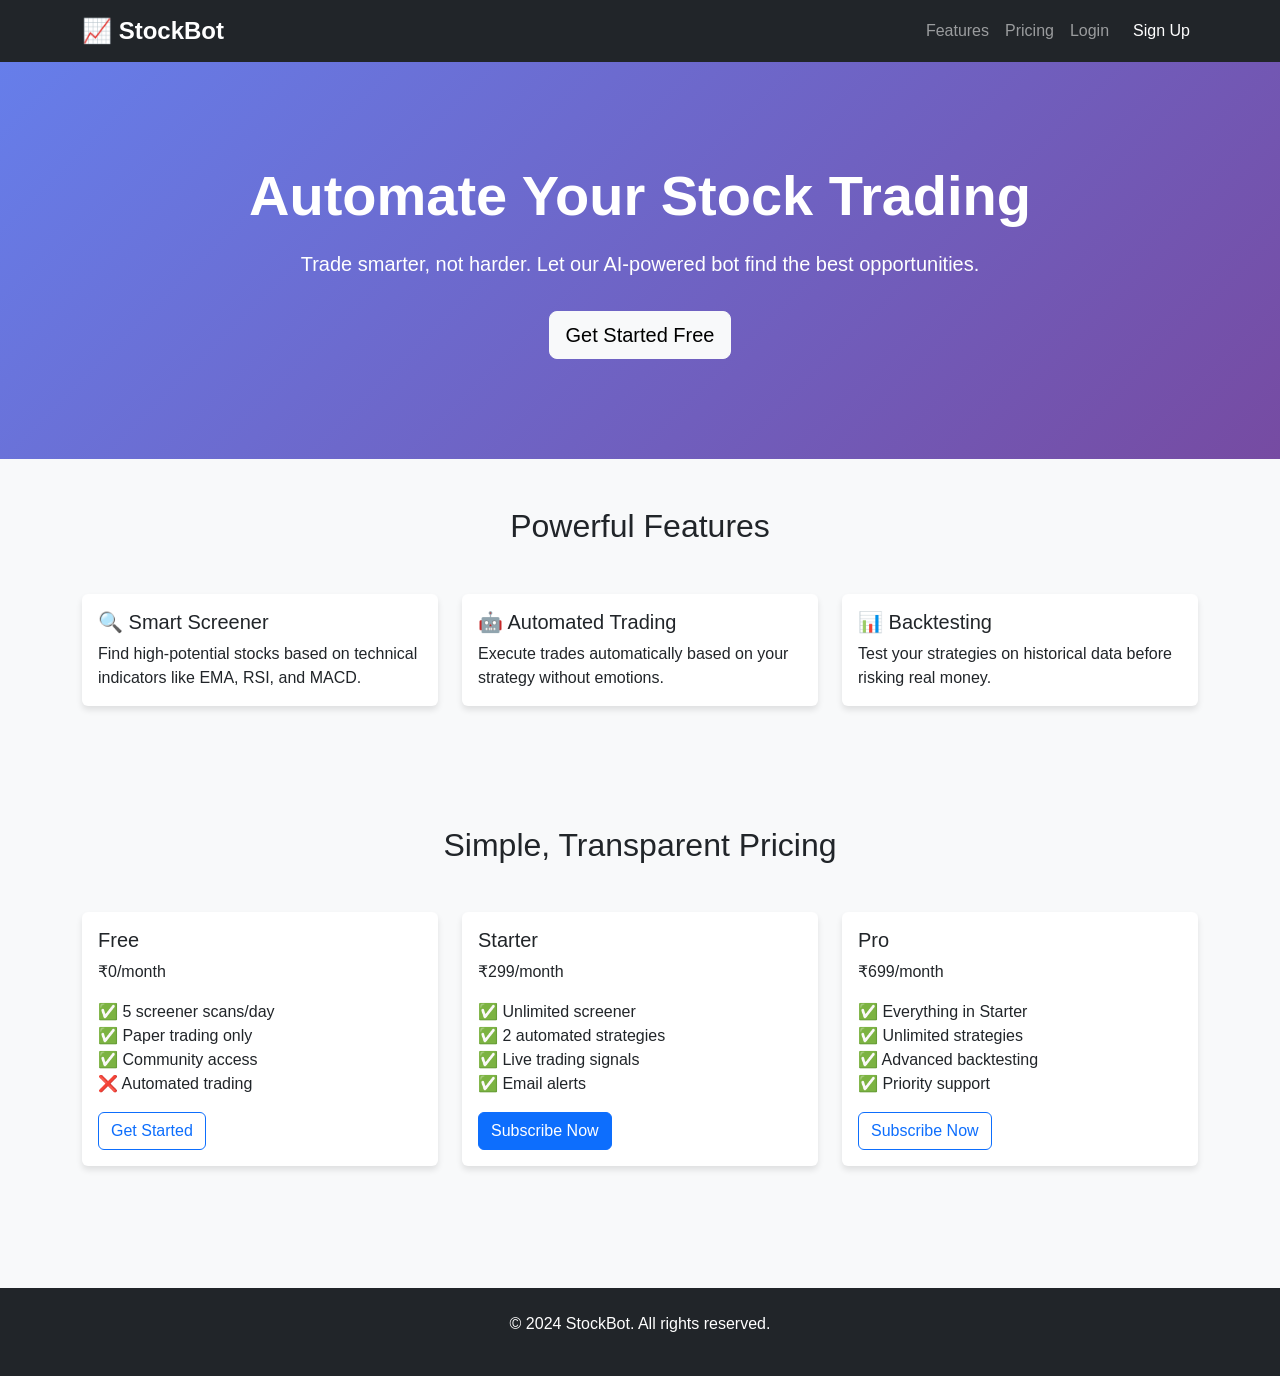
==== frontend/index.html @ a88eaafc "initial commit" ====
<!DOCTYPE html>
<html lang="en">
<head>
    <meta charset="UTF-8">
    <meta name="viewport" content="width=device-width, initial-scale=1.0">
    <title>Stock Trading Bot - Automate Your Trading</title>
    <!-- Bootstrap CSS -->
    <link href="https://cdn.jsdelivr.net/npm/bootstrap@5.3.0/dist/css/bootstrap.min.css" rel="stylesheet">
    <link rel="stylesheet" href="styles.css">
</head>
<body>
    <!-- Navigation Bar -->
    <nav class="navbar navbar-expand-lg navbar-dark bg-dark">
        <div class="container">
            <a class="navbar-brand" href="#">📈 StockBot</a>
            <button class="navbar-toggler" type="button" data-bs-toggle="collapse" data-bs-target="#navbarNav">
                <span class="navbar-toggler-icon"></span>
            </button>
            <div class="collapse navbar-collapse" id="navbarNav">
                <ul class="navbar-nav ms-auto">
                    <li class="nav-item"><a class="nav-link" href="#features">Features</a></li>
                    <li class="nav-item"><a class="nav-link" href="#pricing">Pricing</a></li>
                    <li class="nav-item"><a class="nav-link" href="login.html">Login</a></li>
                    <li class="nav-item"><a class="nav-link btn btn-primary text-white ms-2" href="signup.html">Sign Up</a></li>
                </ul>
            </div>
        </div>
    </nav>

    <!-- Hero Section -->
    <section class="hero-section bg-primary text-white py-5">
        <div class="container text-center">
            <h1 class="display-4 fw-bold">Automate Your Stock Trading</h1>
            <p class="lead">Trade smarter, not harder. Let our AI-powered bot find the best opportunities.</p>
            <a href="signup.html" class="btn btn-light btn-lg mt-3">Get Started Free</a>
        </div>
    </section>

    <!-- Features Section -->
    <section id="features" class="py-5">
        <div class="container">
            <h2 class="text-center mb-5">Powerful Features</h2>
            <div class="row">
                <div class="col-md-4 mb-4">
                    <div class="card">
                        <div class="card-body">
                            <h5 class="card-title">🔍 Smart Screener</h5>
                            <p class="card-text">Find high-potential stocks based on technical indicators like EMA, RSI, and MACD.</p>
                        </div>
                    </div>
                </div>
                <div class="col-md-4 mb-4">
                    <div class="card">
                        <div class="card-body">
                            <h5 class="card-title">🤖 Automated Trading</h5>
                            <p class="card-text">Execute trades automatically based on your strategy without emotions.</p>
                        </div>
                    </div>
                </div>
                <div class="col-md-4 mb-4">
                    <div class="card">
                        <div class="card-body">
                            <h5 class="card-title">📊 Backtesting</h5>
                            <p class="card-text">Test your strategies on historical data before risking real money.</p>
                        </div>
                    </div>
                </div>
            </div>
        </div>
    </section>

    <!-- Pricing Section -->
    <section id="pricing" class="py-5 bg-light">
        <div class="container">
            <h2 class="text-center mb-5">Simple, Transparent Pricing</h2>
            <div class="row">
                <div class="col-md-4 mb-4">
                    <div class="card">
                        <div class="card-body">
                            <h5 class="card-title">Free</h5>
                            <p class="card-text">₹0/month</p>
                            <ul class="list-unstyled">
                                <li>✅ 5 screener scans/day</li>
                                <li>✅ Paper trading only</li>
                                <li>✅ Community access</li>
                                <li>❌ Automated trading</li>
                            </ul>
                            <a href="signup.html" class="btn btn-outline-primary">Get Started</a>
                        </div>
                    </div>
                </div>
                <div class="col-md-4 mb-4">
                    <div class="card border-primary">
                        <div class="card-body">
                            <h5 class="card-title">Starter</h5>
                            <p class="card-text">₹299/month</p>
                            <ul class="list-unstyled">
                                <li>✅ Unlimited screener</li>
                                <li>✅ 2 automated strategies</li>
                                <li>✅ Live trading signals</li>
                                <li>✅ Email alerts</li>
                            </ul>
                            <a href="signup.html" class="btn btn-primary">Subscribe Now</a>
                        </div>
                    </div>
                </div>
                <div class="col-md-4 mb-4">
                    <div class="card">
                        <div class="card-body">
                            <h5 class="card-title">Pro</h5>
                            <p class="card-text">₹699/month</p>
                            <ul class="list-unstyled">
                                <li>✅ Everything in Starter</li>
                                <li>✅ Unlimited strategies</li>
                                <li>✅ Advanced backtesting</li>
                                <li>✅ Priority support</li>
                            </ul>
                            <a href="signup.html" class="btn btn-outline-primary">Subscribe Now</a>
                        </div>
                    </div>
                </div>
            </div>
        </div>
    </section>

    <!-- Footer -->
    <footer class="bg-dark text-white py-4 text-center">
        <p>&copy; 2024 StockBot. All rights reserved.</p>
    </footer>

    <script src="https://cdn.jsdelivr.net/npm/bootstrap@5.3.0/dist/js/bootstrap.bundle.min.js"></script>
    <script src="script.js"></script>
</body>
</html>
---- frontend/styles.css ----
* {
    margin: 0;
    padding: 0;
    box-sizing: border-box;
}

body {
    font-family: 'Segoe UI', Tahoma, Geneva, Verdana, sans-serif;
    background-color: #f8f9fa;
}

.hero-section {
    background: linear-gradient(135deg, #667eea 0%, #764ba2 100%);
    padding: 100px 0 !important;
}

.hero-section h1 {
    font-size: 3.5rem;
    margin-bottom: 20px;
}

.card {
    border: none;
    box-shadow: 0 4px 6px rgba(0, 0, 0, 0.1);
    transition: transform 0.3s ease;
}

.card:hover {
    transform: translateY(-5px);
}

.navbar-brand {
    font-size: 1.5rem;
    font-weight: bold;
}

footer {
    margin-top: 50px;
}
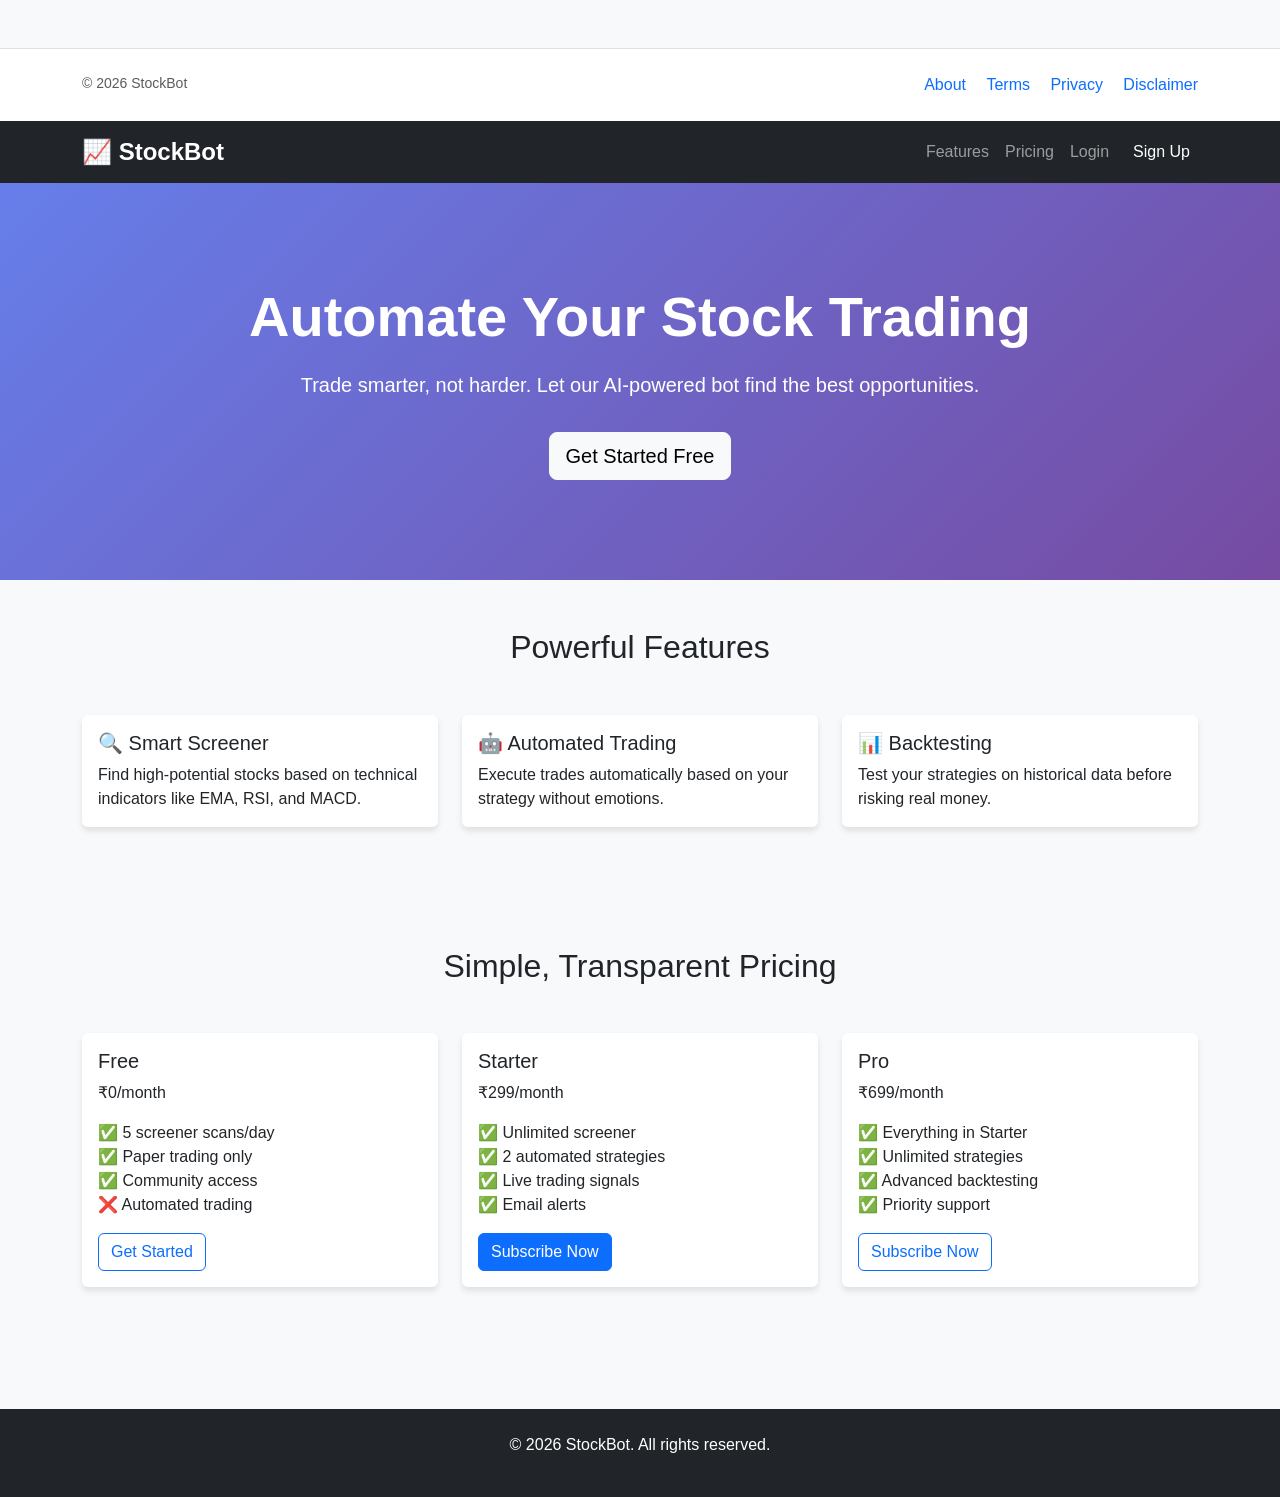
==== commit a71bafd6: "updated requirements" ====
--- a/frontend/index.html
+++ b/frontend/index.html
@@ -8,6 +8,57 @@
     <link href="https://cdn.jsdelivr.net/npm/bootstrap@5.3.0/dist/css/bootstrap.min.css" rel="stylesheet">
     <link rel="stylesheet" href="styles.css">
 </head>
+<footer class="mt-5 py-4 border-top bg-white">
+
+<div class="container">
+
+<div class="row">
+
+<div class="col-md-6">
+
+<p class="text-muted small mb-0">
+
+© 2026 StockBot
+
+</p>
+
+</div>
+
+<div class="col-md-6 text-md-end">
+<a
+href="about.html"
+class="text-decoration-none me-3"
+>
+About
+</a>
+<a
+href="terms.html"
+class="text-decoration-none me-3"
+>
+Terms
+</a>
+
+<a
+href="privacy.html"
+class="text-decoration-none me-3"
+>
+Privacy
+</a>
+
+<a
+href="disclaimer.html"
+class="text-decoration-none"
+>
+Disclaimer
+</a>
+
+</div>
+
+</div>
+
+</div>
+
+</footer>
 <body>
     <!-- Navigation Bar -->
     <nav class="navbar navbar-expand-lg navbar-dark bg-dark">
@@ -125,7 +176,7 @@
 
     <!-- Footer -->
     <footer class="bg-dark text-white py-4 text-center">
-        <p>&copy; 2024 StockBot. All rights reserved.</p>
+        <p>&copy; 2026 StockBot. All rights reserved.</p>
     </footer>
 
     <script src="https://cdn.jsdelivr.net/npm/bootstrap@5.3.0/dist/js/bootstrap.bundle.min.js"></script>
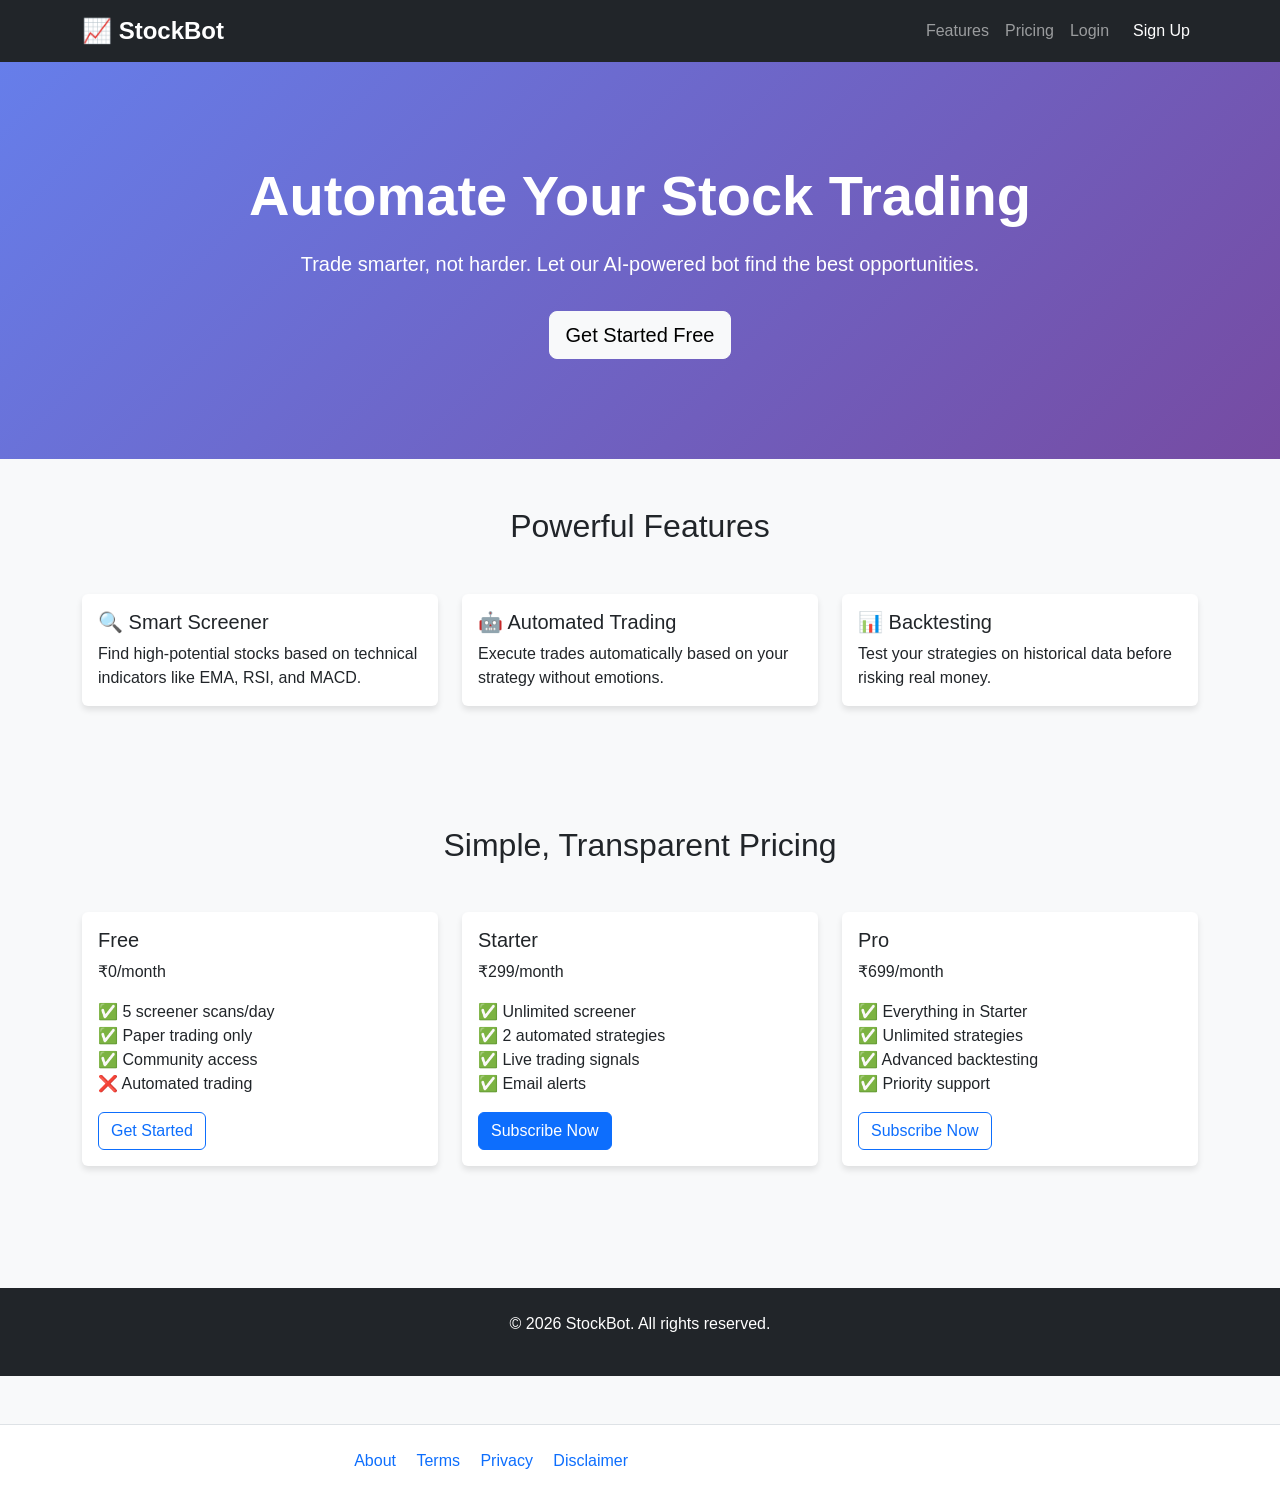
==== commit 9955dbf1: "updated html footer" ====
--- a/frontend/index.html
+++ b/frontend/index.html
@@ -8,57 +8,6 @@
     <link href="https://cdn.jsdelivr.net/npm/bootstrap@5.3.0/dist/css/bootstrap.min.css" rel="stylesheet">
     <link rel="stylesheet" href="styles.css">
 </head>
-<footer class="mt-5 py-4 border-top bg-white">
-
-<div class="container">
-
-<div class="row">
-
-<div class="col-md-6">
-
-<p class="text-muted small mb-0">
-
-© 2026 StockBot
-
-</p>
-
-</div>
-
-<div class="col-md-6 text-md-end">
-<a
-href="about.html"
-class="text-decoration-none me-3"
->
-About
-</a>
-<a
-href="terms.html"
-class="text-decoration-none me-3"
->
-Terms
-</a>
-
-<a
-href="privacy.html"
-class="text-decoration-none me-3"
->
-Privacy
-</a>
-
-<a
-href="disclaimer.html"
-class="text-decoration-none"
->
-Disclaimer
-</a>
-
-</div>
-
-</div>
-
-</div>
-
-</footer>
 <body>
     <!-- Navigation Bar -->
     <nav class="navbar navbar-expand-lg navbar-dark bg-dark">
@@ -178,7 +127,47 @@
     <footer class="bg-dark text-white py-4 text-center">
         <p>&copy; 2026 StockBot. All rights reserved.</p>
     </footer>
+<footer class="mt-5 py-4 border-top bg-white">
 
+<div class="container">
+
+<div class="row">
+
+<div class="col-md-6 text-md-end">
+<a
+href="about.html"
+class="text-decoration-none me-3"
+>
+About
+</a>
+<a
+href="terms.html"
+class="text-decoration-none me-3"
+>
+Terms
+</a>
+
+<a
+href="privacy.html"
+class="text-decoration-none me-3"
+>
+Privacy
+</a>
+
+<a
+href="disclaimer.html"
+class="text-decoration-none"
+>
+Disclaimer
+</a>
+
+</div>
+
+</div>
+
+</div>
+
+</footer>
     <script src="https://cdn.jsdelivr.net/npm/bootstrap@5.3.0/dist/js/bootstrap.bundle.min.js"></script>
     <script src="script.js"></script>
 </body>
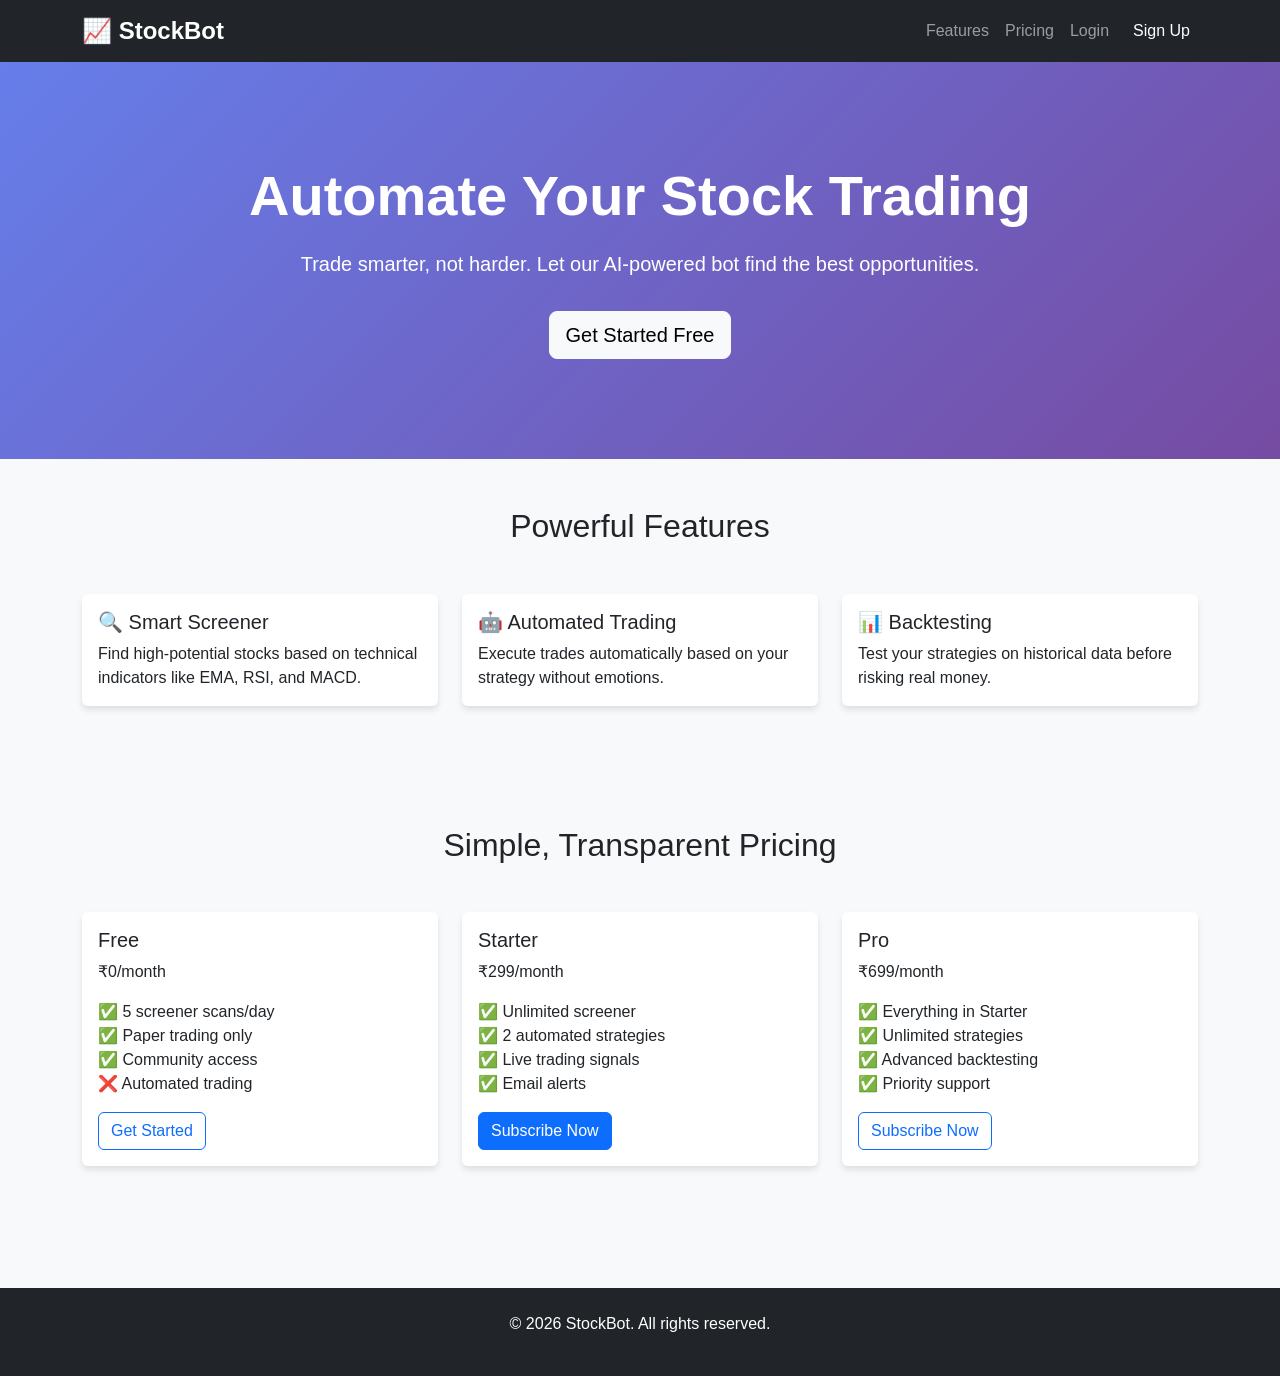
==== commit 4871f29e: "ui updated" ====
--- a/frontend/index.html
+++ b/frontend/index.html
@@ -127,47 +127,6 @@
     <footer class="bg-dark text-white py-4 text-center">
         <p>&copy; 2026 StockBot. All rights reserved.</p>
     </footer>
-<footer class="mt-5 py-4 border-top bg-white">
-
-<div class="container">
-
-<div class="row">
-
-<div class="col-md-6 text-md-end">
-<a
-href="about.html"
-class="text-decoration-none me-3"
->
-About
-</a>
-<a
-href="terms.html"
-class="text-decoration-none me-3"
->
-Terms
-</a>
-
-<a
-href="privacy.html"
-class="text-decoration-none me-3"
->
-Privacy
-</a>
-
-<a
-href="disclaimer.html"
-class="text-decoration-none"
->
-Disclaimer
-</a>
-
-</div>
-
-</div>
-
-</div>
-
-</footer>
     <script src="https://cdn.jsdelivr.net/npm/bootstrap@5.3.0/dist/js/bootstrap.bundle.min.js"></script>
     <script src="script.js"></script>
 </body>
